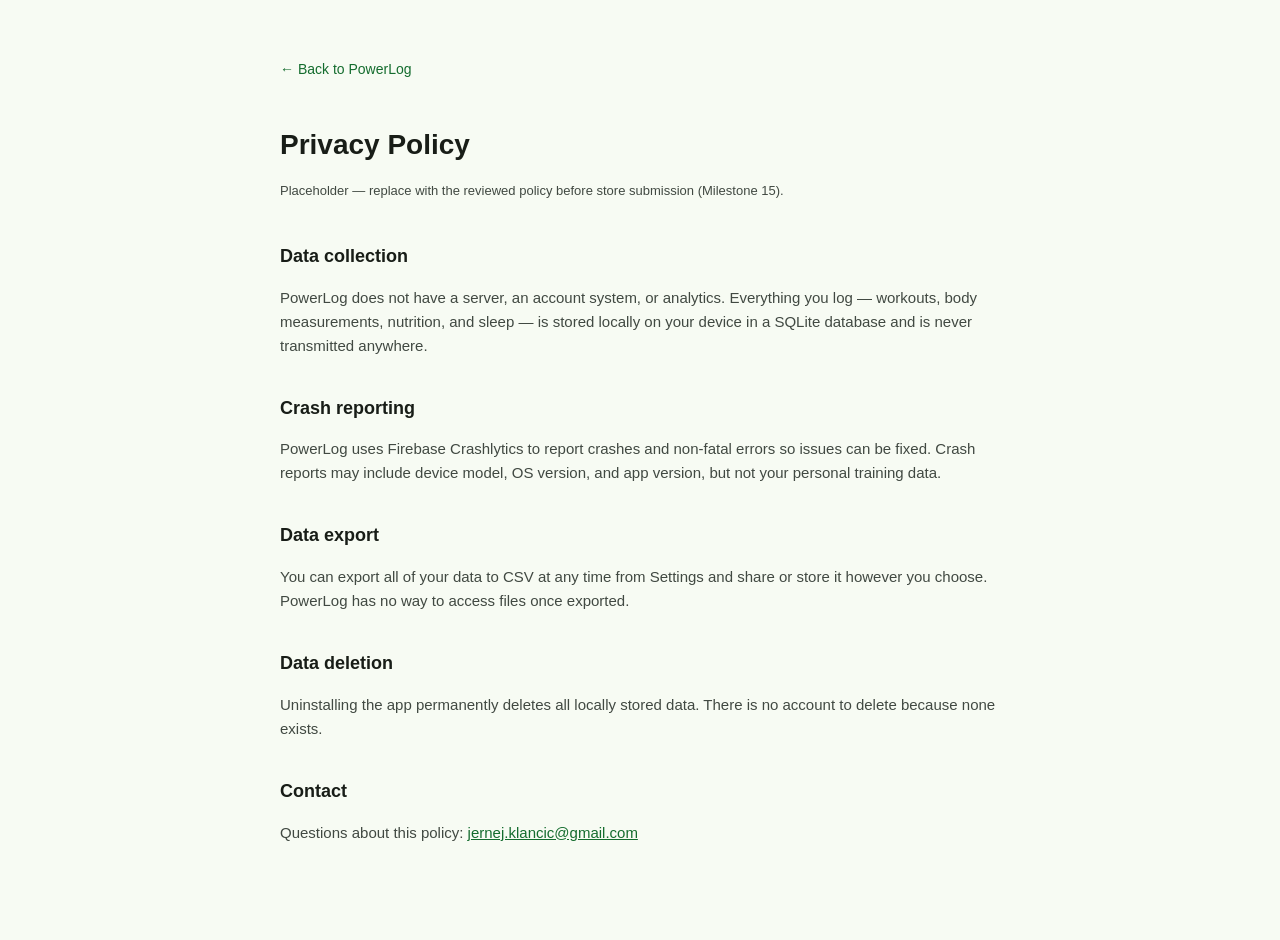
==== public/powerlog/privacy/index.html @ 7faf32f8 "Improve landig page for powerlog" ====
<!DOCTYPE html>
<html lang="en">
<head>
<meta charset="UTF-8" />
<meta name="viewport" content="width=device-width, initial-scale=1.0" />
<title>Privacy Policy — PowerLog</title>
<link rel="icon" href="data:image/svg+xml,<svg xmlns=%22http://www.w3.org/2000/svg%22 viewBox=%220 0 24 24%22><rect width=%2224%22 height=%2224%22 rx=%226%22 fill=%22%232ECC71%22/><path d=%22M6 16l3-6 3 4 3-8 3 6%22 stroke=%22white%22 stroke-width=%222%22 fill=%22none%22 stroke-linecap=%22round%22 stroke-linejoin=%22round%22/></svg>">
<style>
  :root {
    color-scheme: light dark;
    --primary: #146c2e;
    --surface: #f7fbf3;
    --on-surface: #181d17;
    --on-surface-variant: #414942;
    --outline-variant: #c1c9bb;
  }
  @media (prefers-color-scheme: dark) {
    :root {
      --primary: #8cd99b;
      --surface: #10140f;
      --on-surface: #e1e4db;
      --on-surface-variant: #c1c9bb;
      --outline-variant: #414942;
    }
  }
  body {
    margin: 0;
    background: var(--surface);
    color: var(--on-surface);
    font-family: -apple-system, BlinkMacSystemFont, "Segoe UI", Roboto, Helvetica, Arial, sans-serif;
    line-height: 1.6;
  }
  .wrap { max-width: 720px; margin: 0 auto; padding: 56px 20px 80px; }
  a { color: var(--primary); }
  h1 { font-size: 28px; font-weight: 800; margin-bottom: 4px; }
  .updated { color: var(--on-surface-variant); font-size: 13px; margin-bottom: 40px; }
  h2 { font-size: 18px; font-weight: 700; margin-top: 36px; }
  p, li { color: var(--on-surface-variant); font-size: 15px; }
  .back { display: inline-block; margin-bottom: 24px; font-size: 14px; text-decoration: none; }
</style>
</head>
<body>
  <div class="wrap">
    <a class="back" href="index.html">&larr; Back to PowerLog</a>
    <h1>Privacy Policy</h1>
    <p class="updated">
      Placeholder — replace with the reviewed policy before store submission
      (Milestone 15).
    </p>

    <h2>Data collection</h2>
    <p>
      PowerLog does not have a server, an account system, or analytics.
      Everything you log — workouts, body measurements, nutrition, and sleep
      — is stored locally on your device in a SQLite database and is never
      transmitted anywhere.
    </p>

    <h2>Crash reporting</h2>
    <p>
      PowerLog uses Firebase Crashlytics to report crashes and non-fatal
      errors so issues can be fixed. Crash reports may include device model,
      OS version, and app version, but not your personal training data.
    </p>

    <h2>Data export</h2>
    <p>
      You can export all of your data to CSV at any time from Settings and
      share or store it however you choose. PowerLog has no way to access
      files once exported.
    </p>

    <h2>Data deletion</h2>
    <p>
      Uninstalling the app permanently deletes all locally stored data.
      There is no account to delete because none exists.
    </p>

    <h2>Contact</h2>
    <p>
      Questions about this policy: <a href="mailto:jernej.klancic@gmail.com">jernej.klancic@gmail.com</a>
    </p>
  </div>
</body>
</html>
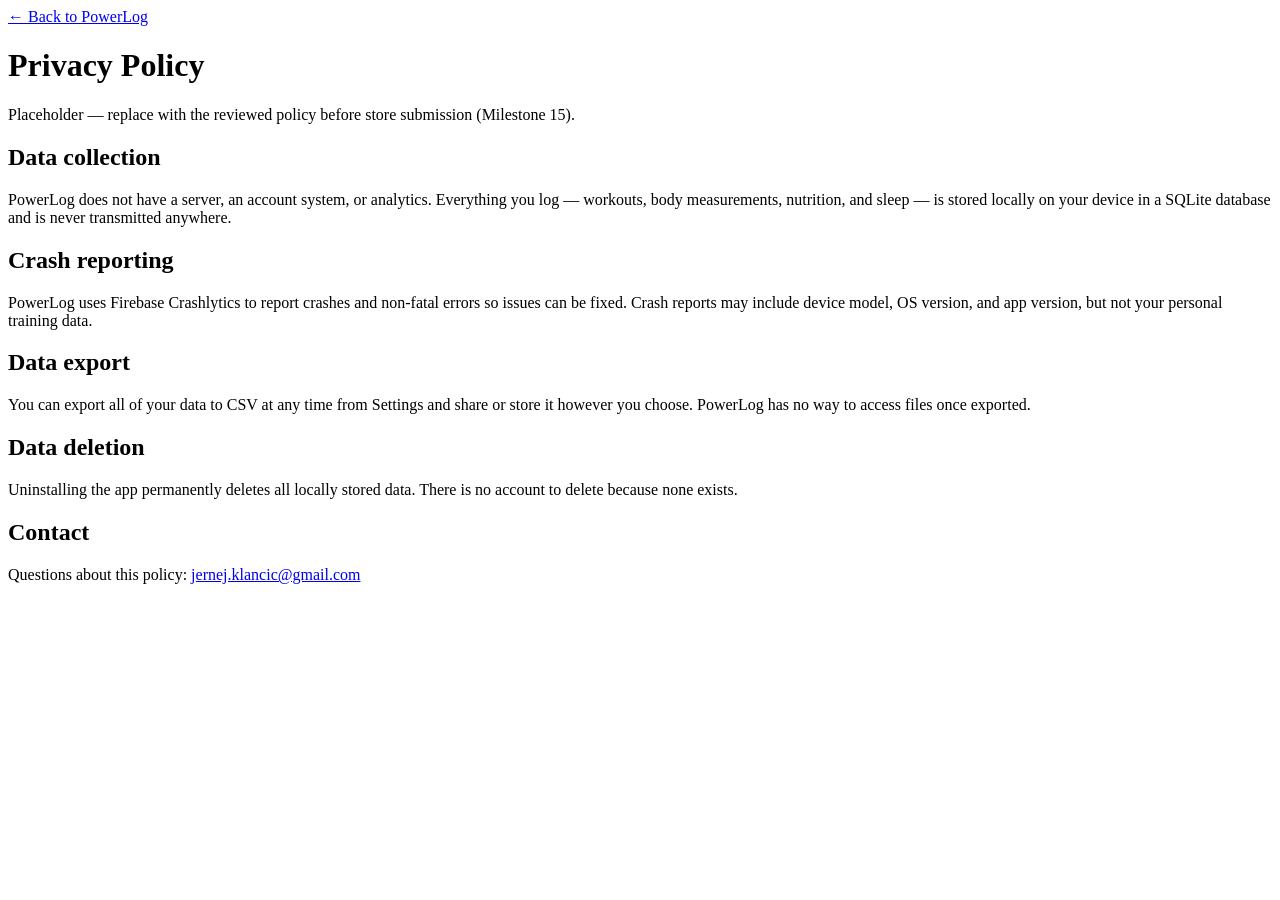
==== commit be9f4725: "Have initial page for company" ====
--- a/public/powerlog/privacy/index.html
+++ b/public/powerlog/privacy/index.html
@@ -4,44 +4,18 @@
 <meta charset="UTF-8" />
 <meta name="viewport" content="width=device-width, initial-scale=1.0" />
 <title>Privacy Policy — PowerLog</title>
-<link rel="icon" href="data:image/svg+xml,<svg xmlns=%22http://www.w3.org/2000/svg%22 viewBox=%220 0 24 24%22><rect width=%2224%22 height=%2224%22 rx=%226%22 fill=%22%232ECC71%22/><path d=%22M6 16l3-6 3 4 3-8 3 6%22 stroke=%22white%22 stroke-width=%222%22 fill=%22none%22 stroke-linecap=%22round%22 stroke-linejoin=%22round%22/></svg>">
-<style>
-  :root {
-    color-scheme: light dark;
-    --primary: #146c2e;
-    --surface: #f7fbf3;
-    --on-surface: #181d17;
-    --on-surface-variant: #414942;
-    --outline-variant: #c1c9bb;
-  }
-  @media (prefers-color-scheme: dark) {
-    :root {
-      --primary: #8cd99b;
-      --surface: #10140f;
-      --on-surface: #e1e4db;
-      --on-surface-variant: #c1c9bb;
-      --outline-variant: #414942;
-    }
-  }
-  body {
-    margin: 0;
-    background: var(--surface);
-    color: var(--on-surface);
-    font-family: -apple-system, BlinkMacSystemFont, "Segoe UI", Roboto, Helvetica, Arial, sans-serif;
-    line-height: 1.6;
-  }
-  .wrap { max-width: 720px; margin: 0 auto; padding: 56px 20px 80px; }
-  a { color: var(--primary); }
-  h1 { font-size: 28px; font-weight: 800; margin-bottom: 4px; }
-  .updated { color: var(--on-surface-variant); font-size: 13px; margin-bottom: 40px; }
-  h2 { font-size: 18px; font-weight: 700; margin-top: 36px; }
-  p, li { color: var(--on-surface-variant); font-size: 15px; }
-  .back { display: inline-block; margin-bottom: 24px; font-size: 14px; text-decoration: none; }
-</style>
+<meta name="description" content="Privacy policy for PowerLog, the offline-first fitness tracker by Indrik.">
+<link rel="canonical" href="https://indrik.eu/powerlog/privacy/">
+<meta property="og:title" content="Privacy Policy — PowerLog">
+<meta property="og:description" content="Privacy policy for PowerLog, the offline-first fitness tracker by Indrik.">
+<meta property="og:url" content="https://indrik.eu/powerlog/privacy/">
+<meta property="og:type" content="website">
+<link rel="icon" type="image/png" href="/powerlog/icon.png">
+<link rel="stylesheet" href="/powerlog/privacy/privacy.css">
 </head>
 <body>
   <div class="wrap">
-    <a class="back" href="index.html">&larr; Back to PowerLog</a>
+    <a class="back" href="/powerlog/">&larr; Back to PowerLog</a>
     <h1>Privacy Policy</h1>
     <p class="updated">
       Placeholder — replace with the reviewed policy before store submission
